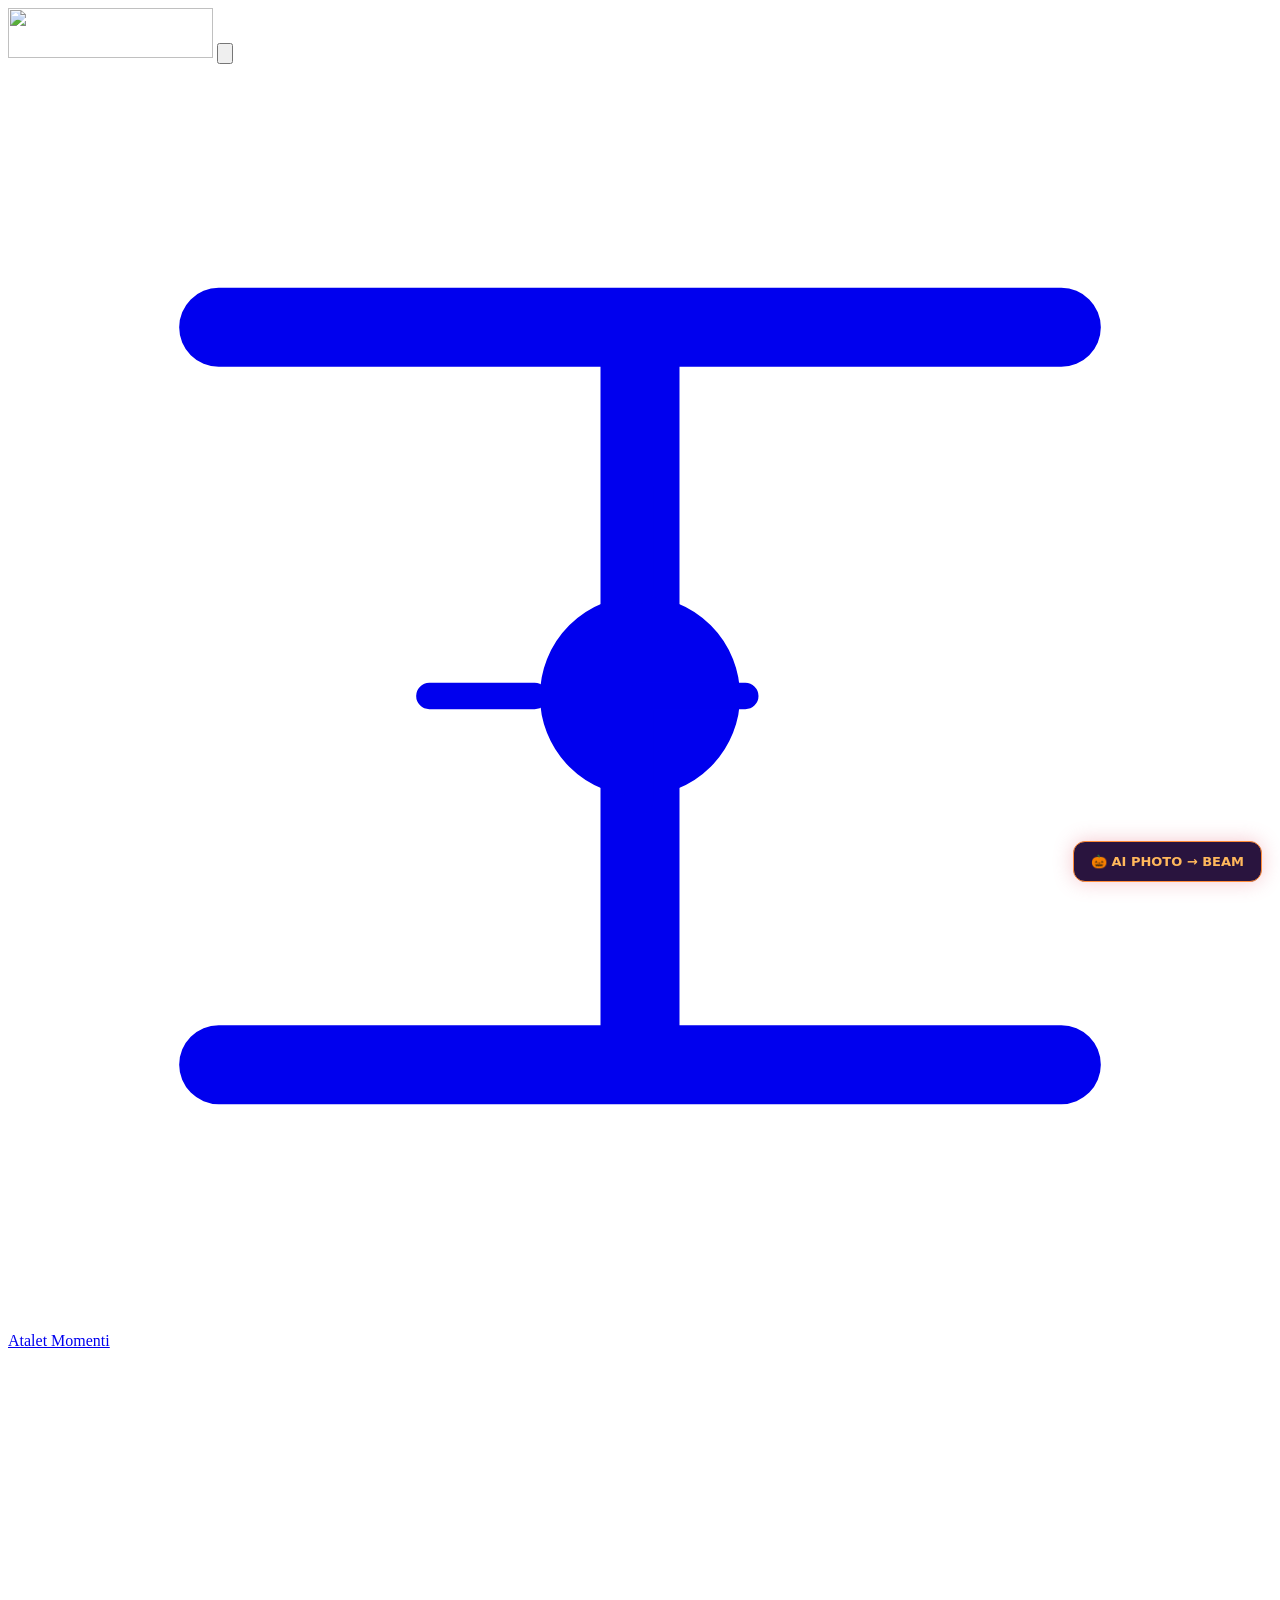
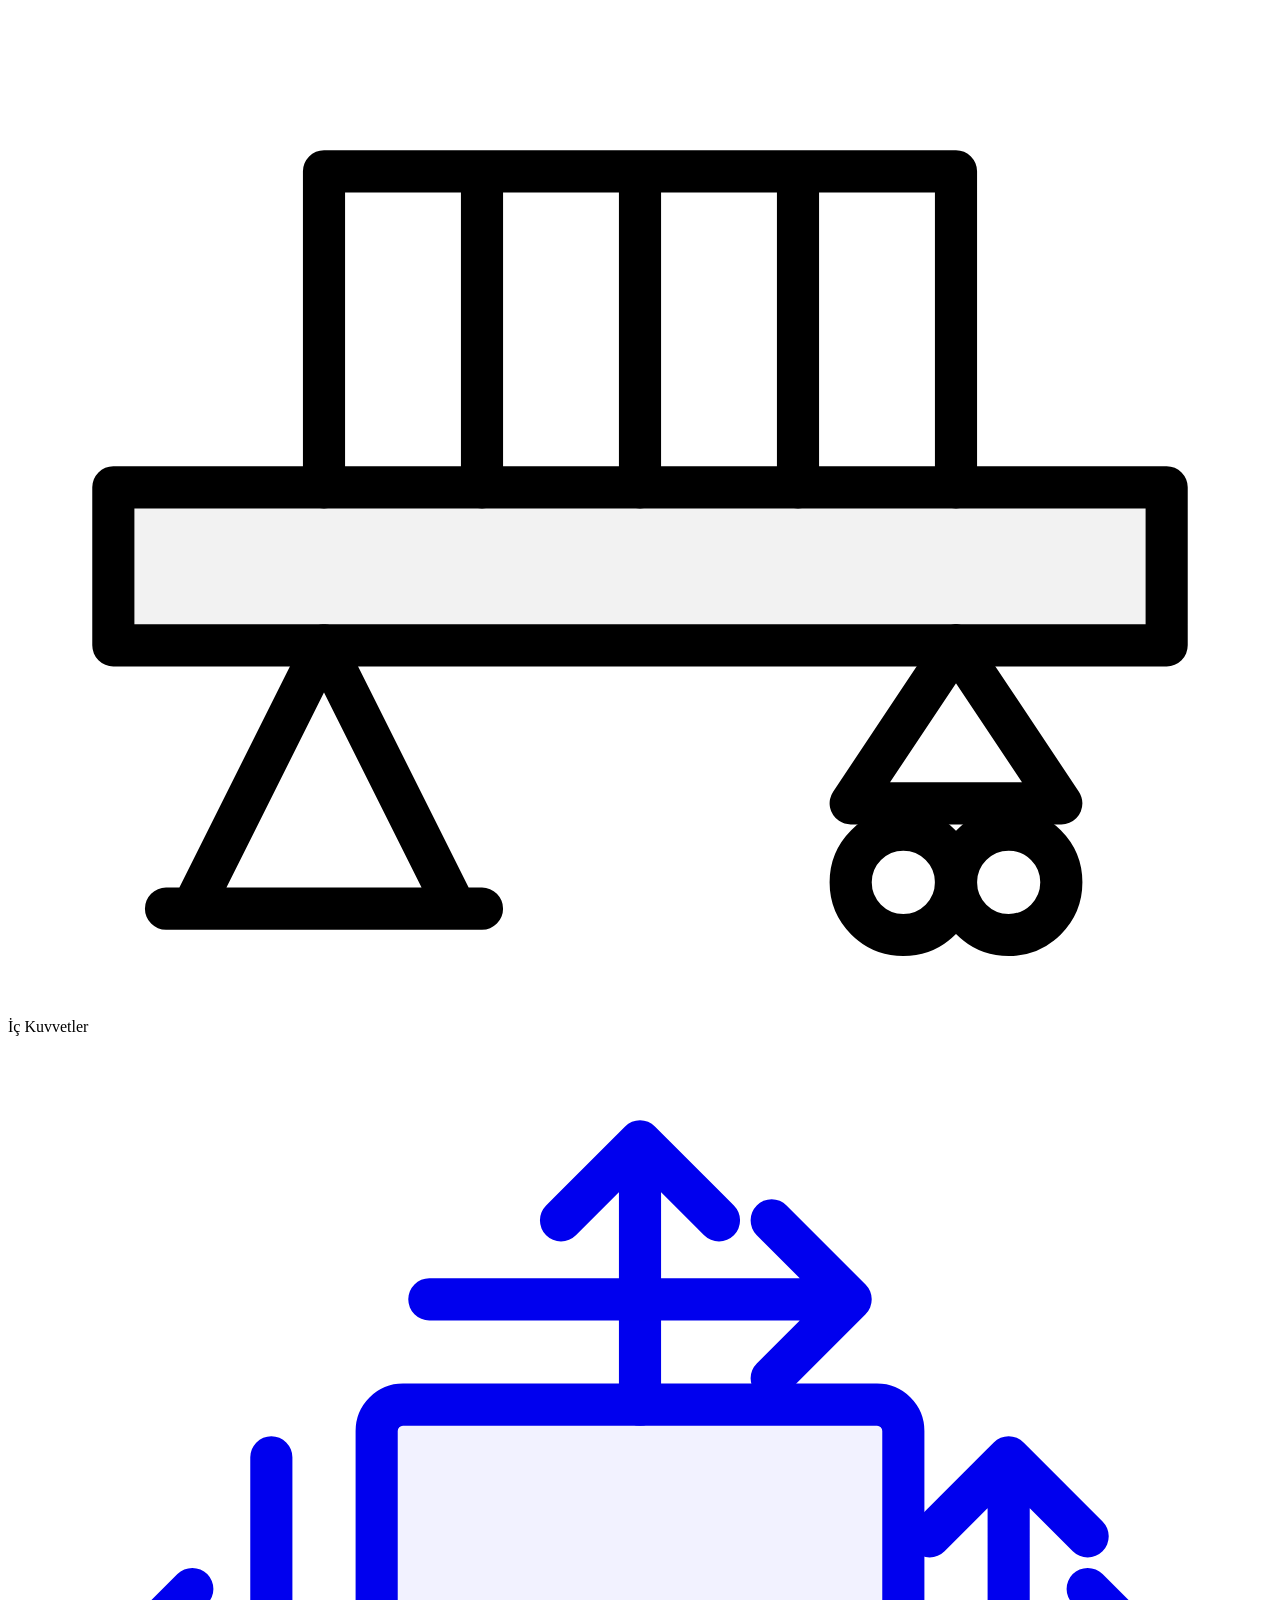
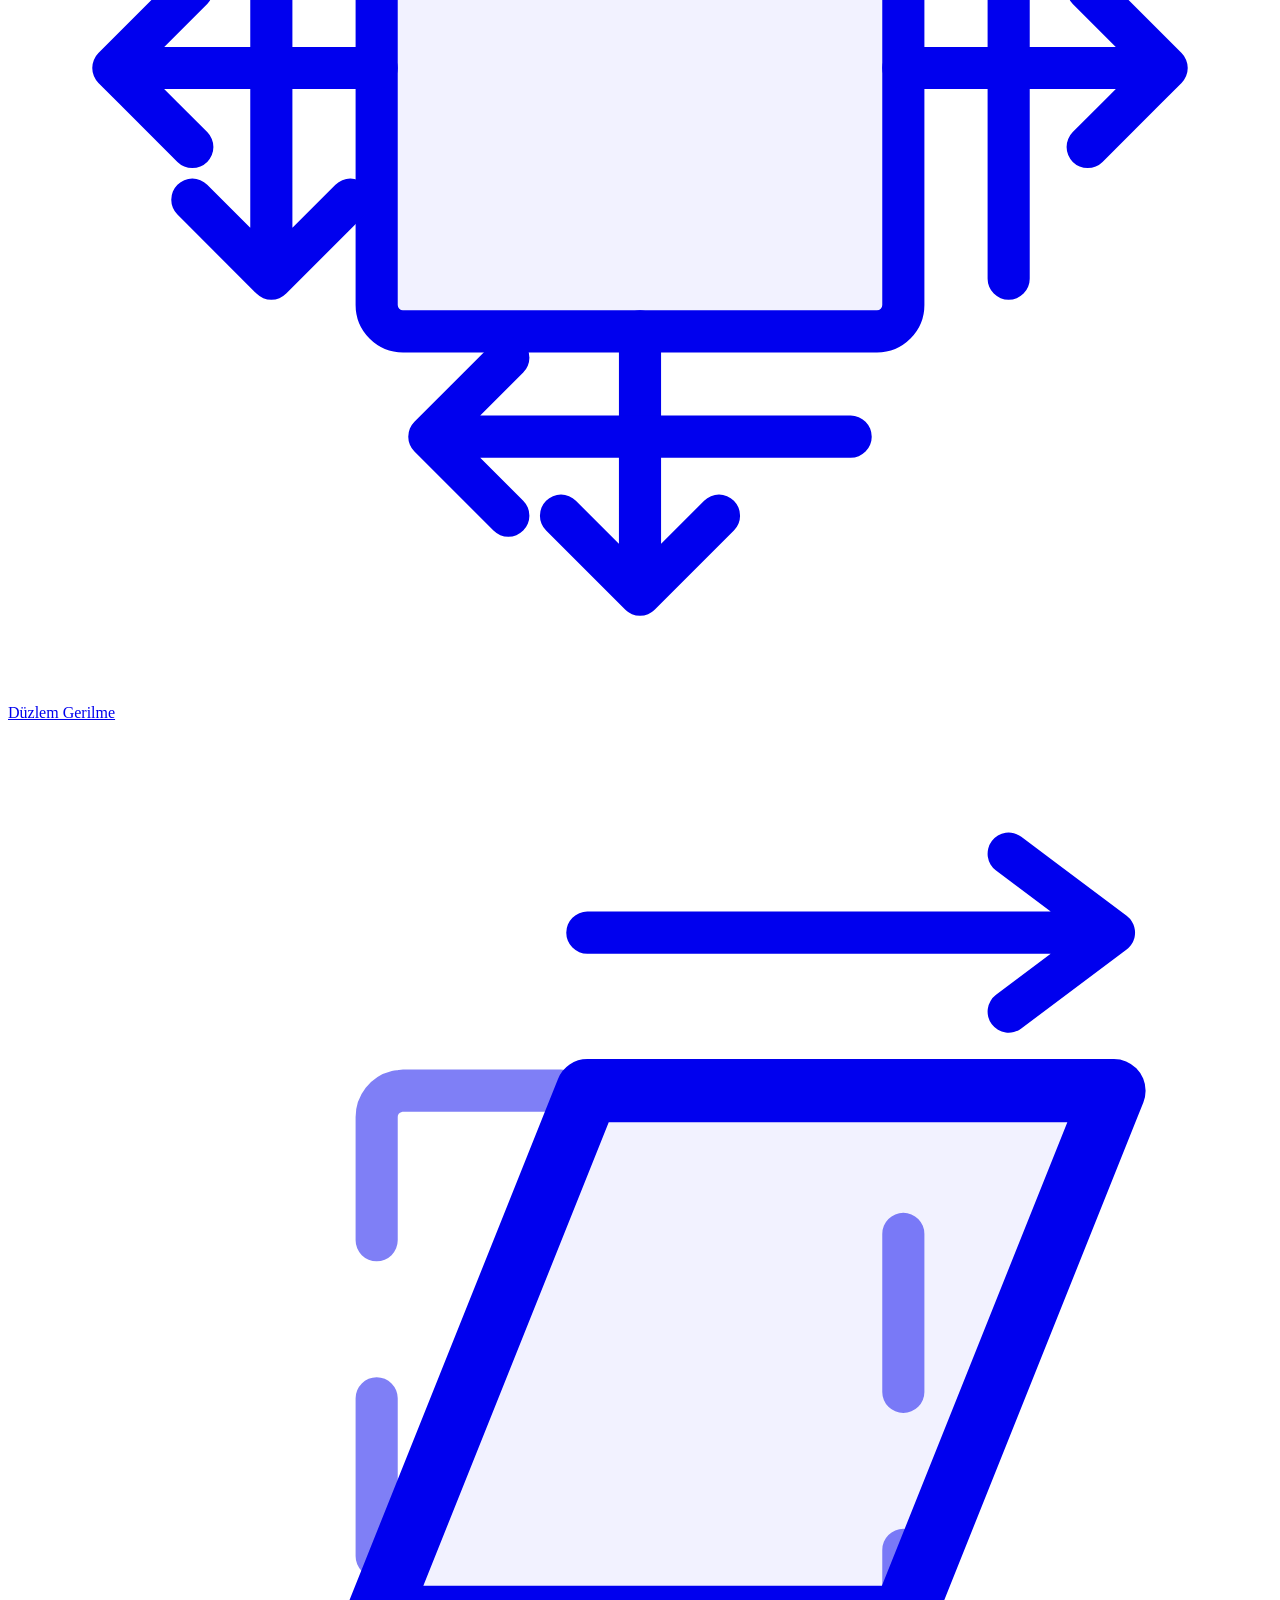
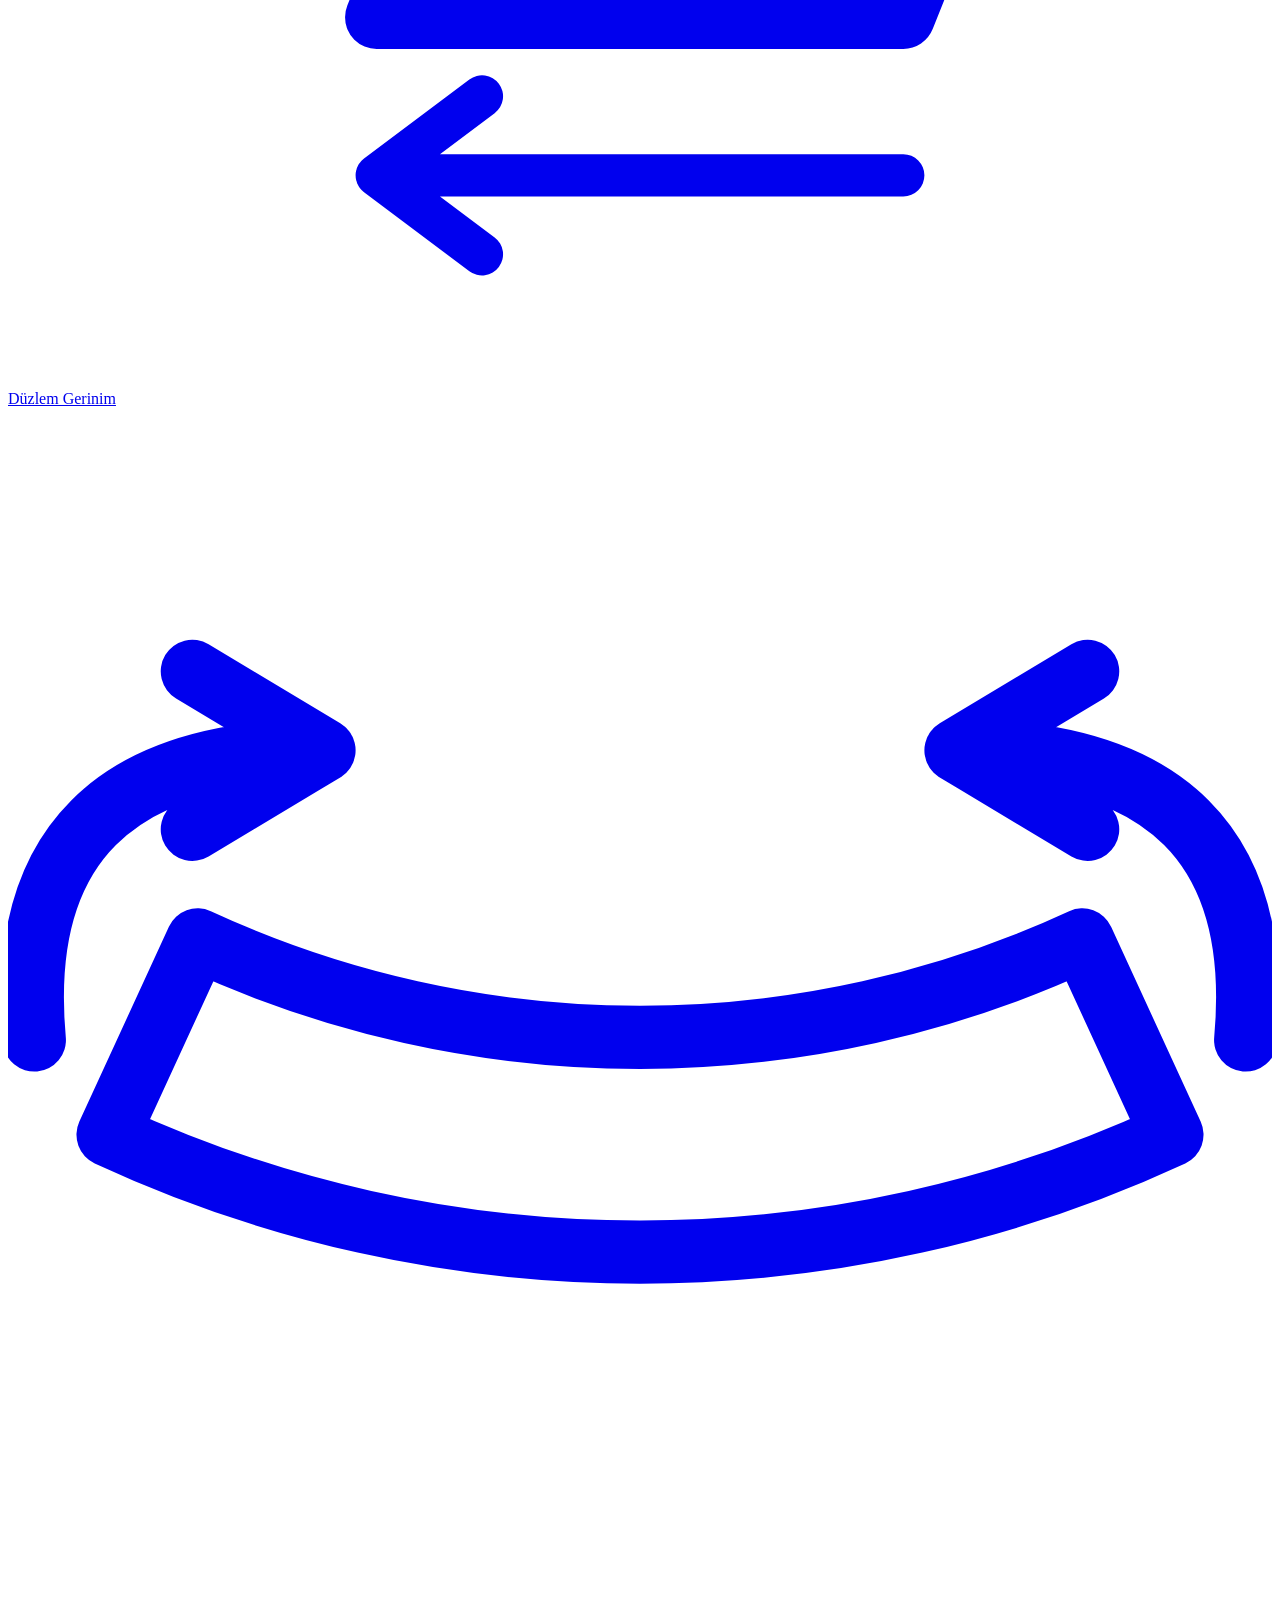
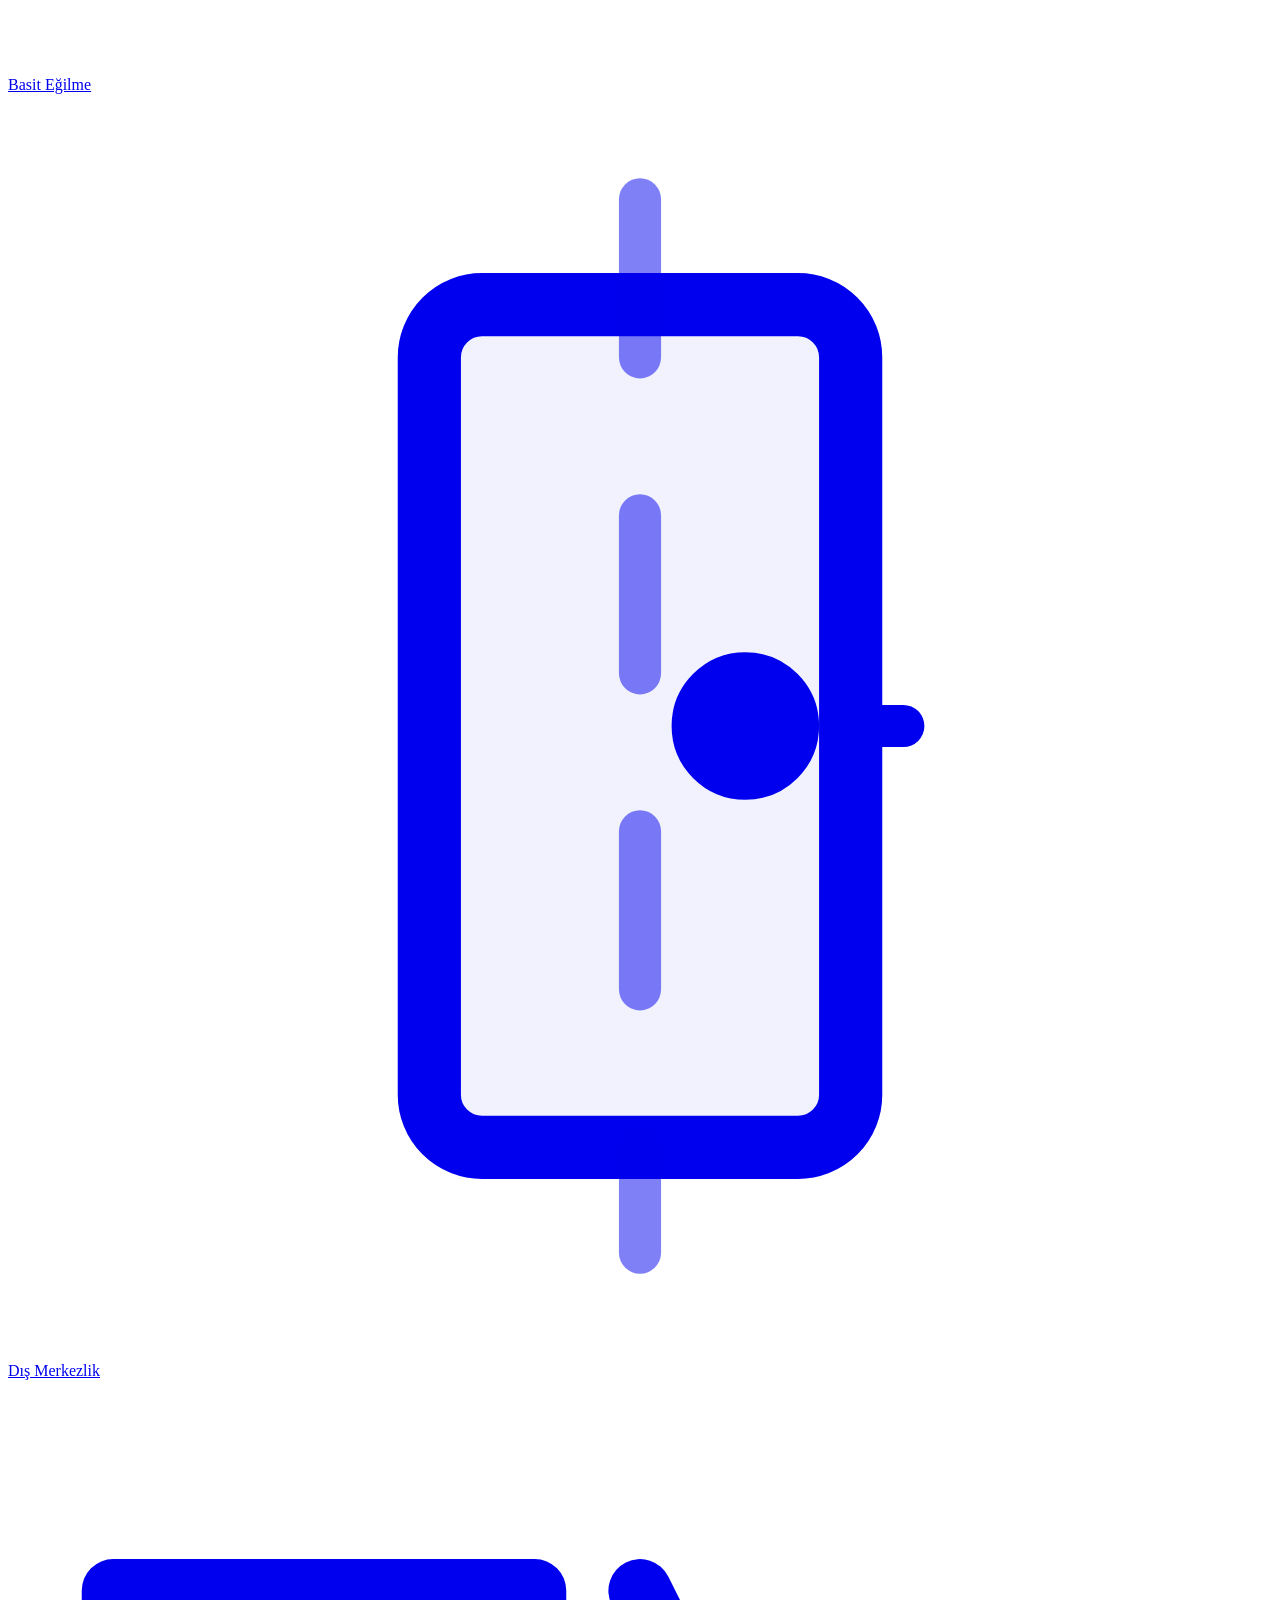
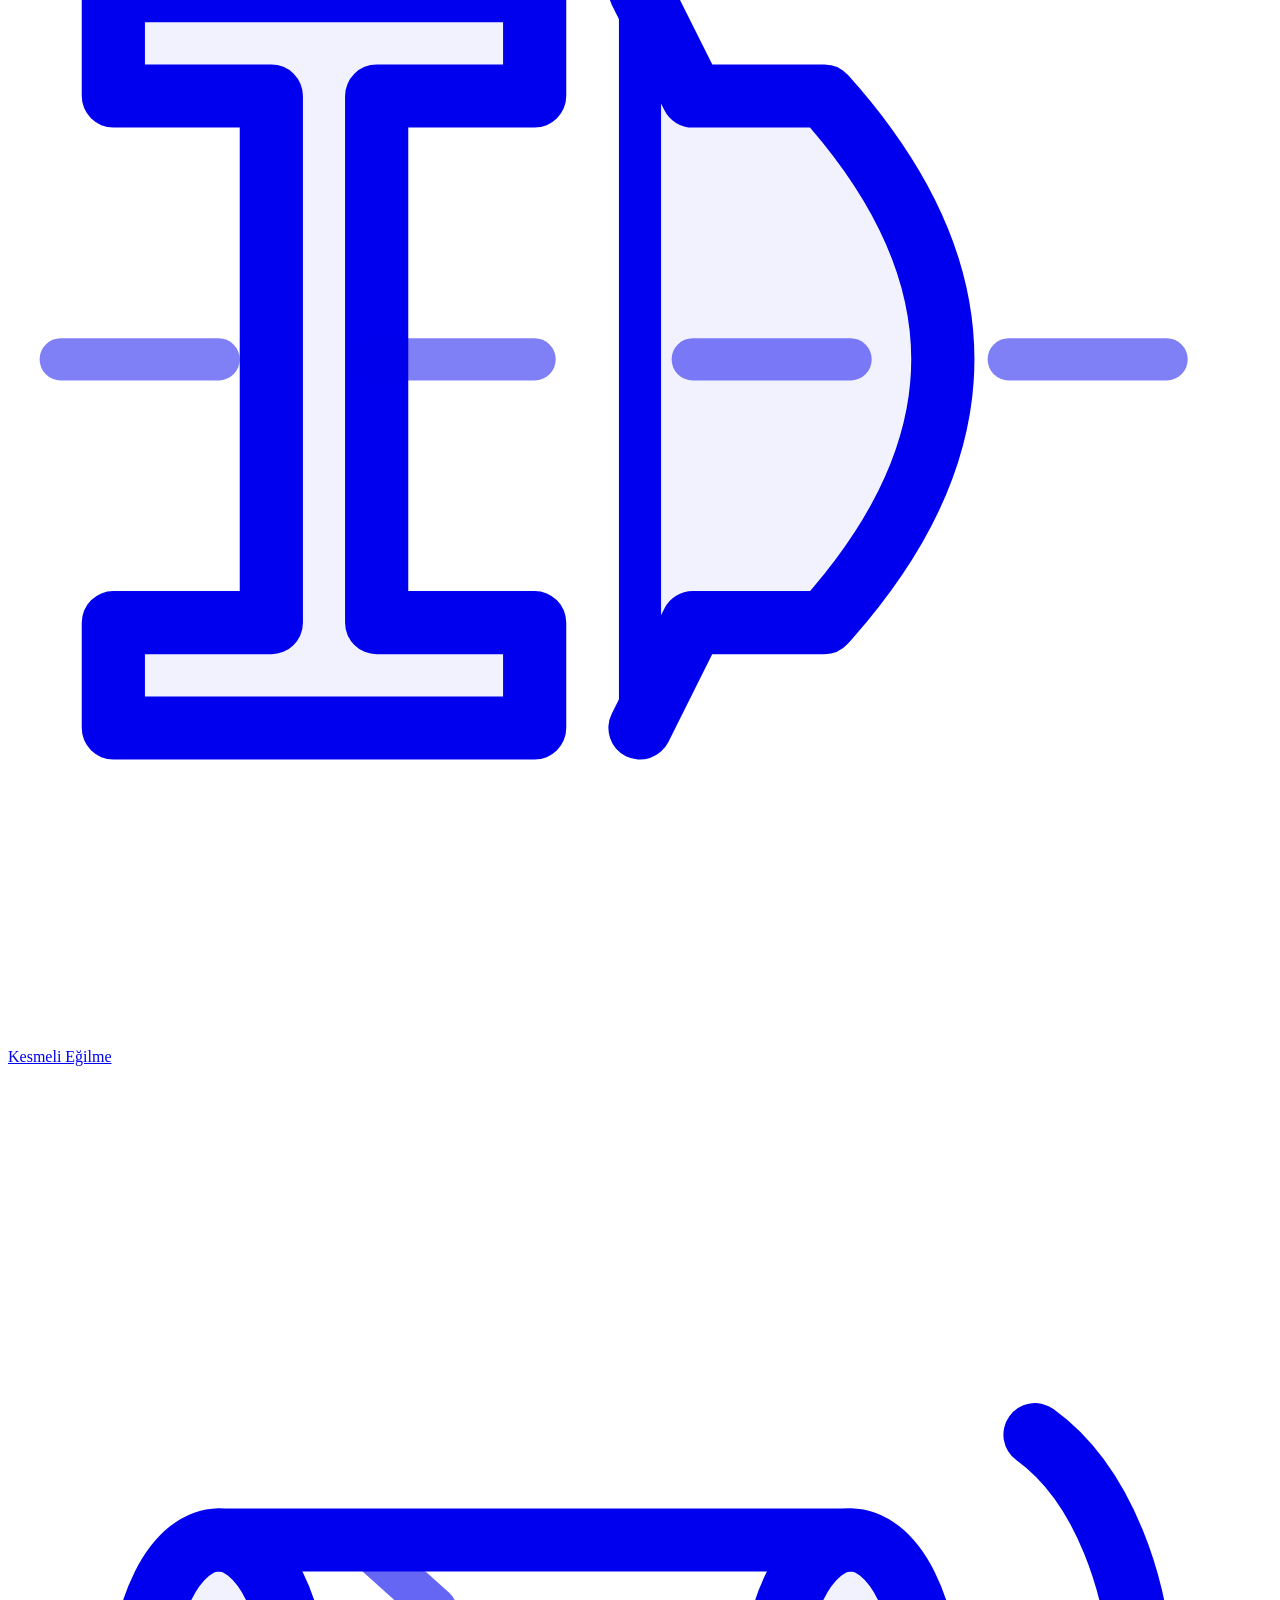
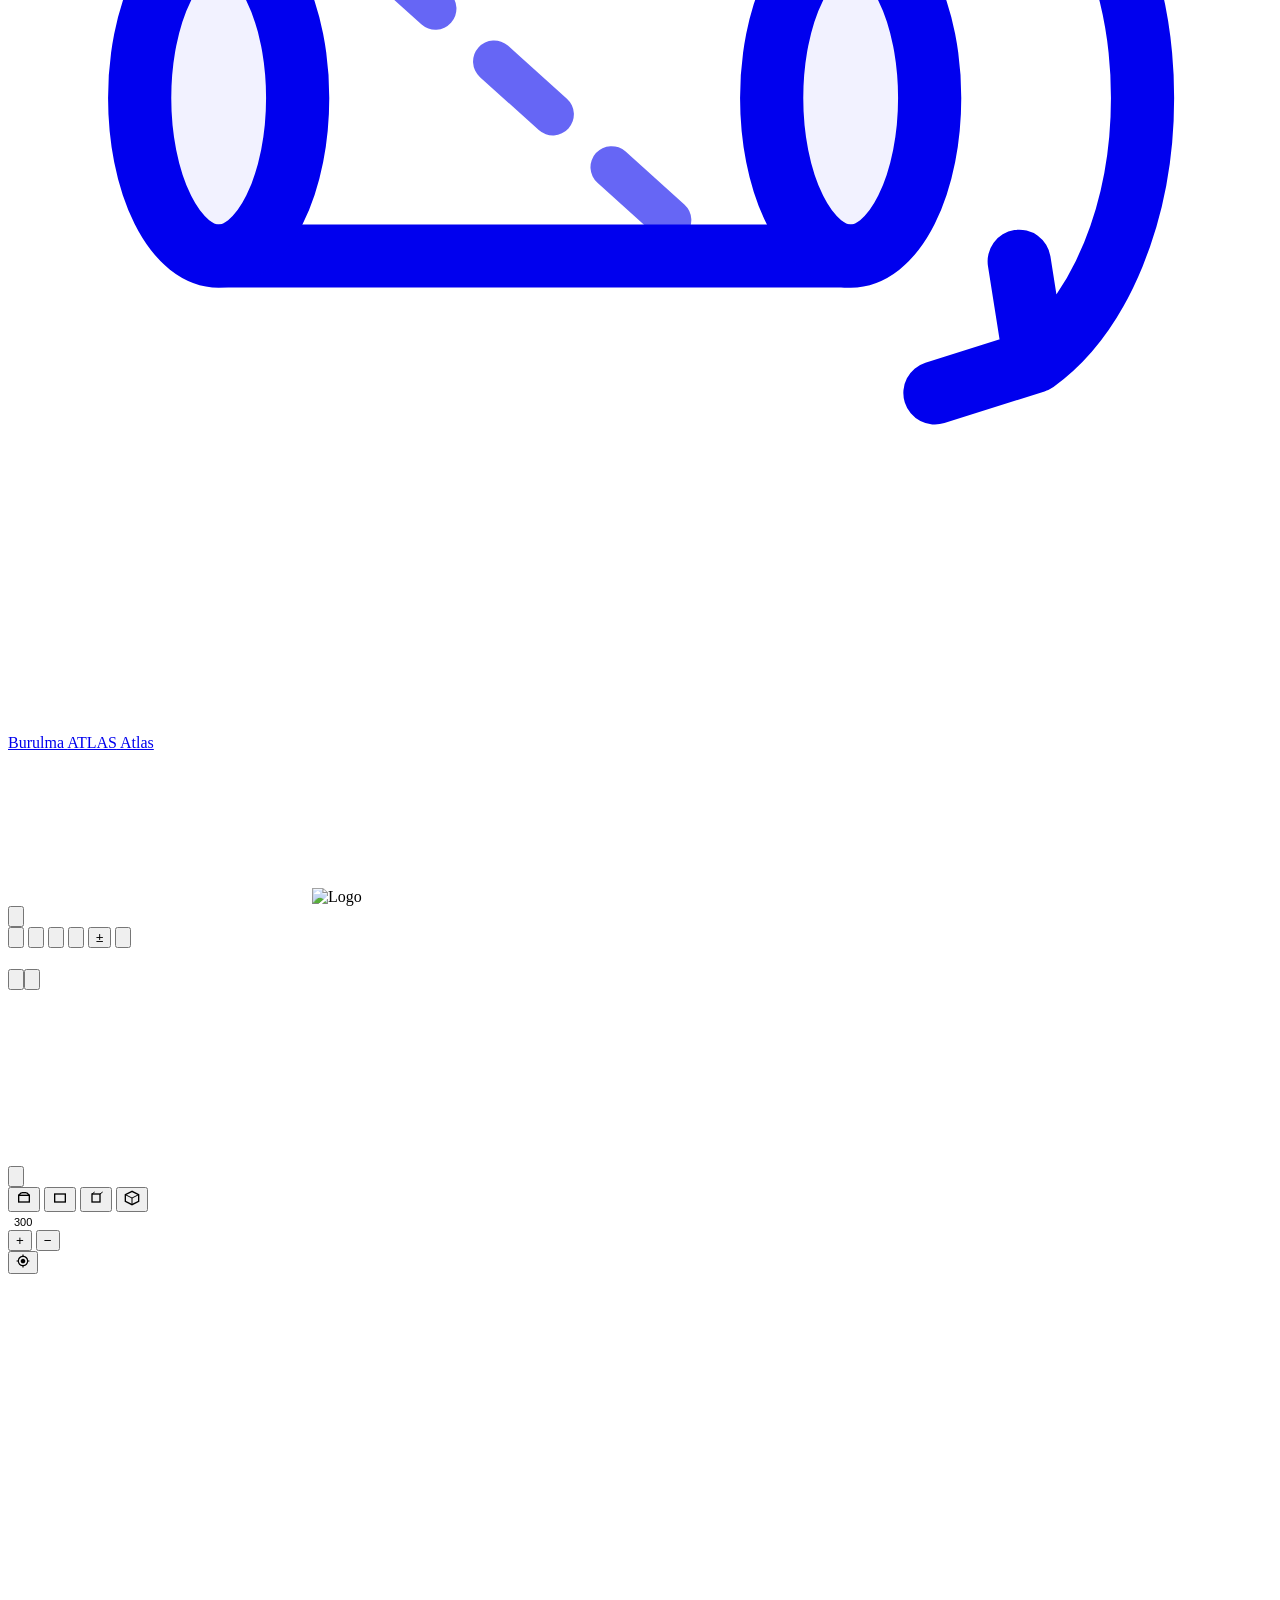
==== index.html @ 29a1684b "feat: add TrussVision AI-powered Halloween statics importer" ====
<!DOCTYPE html>
<!-- MIT License | Copyright (c) 2026 Rasim Temür | https://opensource.org/licenses/MIT -->
<html lang="tr">
<head>
<!-- Google tag (gtag.js) -->
<script async src="https://www.googletagmanager.com/gtag/js?id=G-72HVMM1696"></script>
<script>
  window.dataLayer = window.dataLayer || [];
  function gtag(){dataLayer.push(arguments);}
  gtag('js', new Date());

  gtag('config', 'G-72HVMM1696');
</script>
<meta charset="UTF-8">
<meta name="viewport" content="width=device-width, initial-scale=1.0">
<title>vetin | Doç. Dr. Rasim Temür</title>

<!-- PWA Meta Tags -->
<link rel="manifest" href="manifest.json">
<meta name="theme-color" content="#389fb6">
<link rel="apple-touch-icon" href="icon-192.png">
<meta name="apple-mobile-web-app-capable" content="yes">
<meta name="apple-mobile-web-app-status-bar-style" content="default">

<script>
  if ('serviceWorker' in navigator) {
    window.addEventListener('load', () => {
      navigator.serviceWorker.register('./sw.js')
        .then(reg => console.log('Service Worker registered.'))
        .catch(err => console.log('Service Worker registration failed: ', err));
    });
  }
</script>

<!-- 1. TÜM CSS DOSYALARI STATİK OLARAK YÜKLENİYOR -->
<link rel="stylesheet" href="common.css">
<link rel="stylesheet" href="desktop-layout.css">
<link rel="stylesheet" href="mobile-layout.css">
<link rel="stylesheet" href="controls-3d.css">

<!-- 3. parti kütüphaneler (çevrimdışı PWA desteği için yerelde barındırılır)
     Sürümler: Chart.js 4.4.9 · Three.js 0.145.0 -->
<script src="vendor/chart.umd.min.js"></script>
<script src="vendor/three.min.js"></script>
<script src="vendor/OrbitControls.js"></script>
</head>
<body class="fluent-theme">
<div id="drag-overlay" class="hidden" style="display: none;">
<div class="drag-overlay-content">
<svg viewBox="0 0 24 24"><path d="M19.35 10.04C18.67 6.59 15.64 4 12 4 9.11 4 6.6 5.64 5.35 8.04 2.34 8.36 0 10.91 0 14c0 3.31 2.69 6 6 6h13c2.76 0 5-2.24 5-5 0-2.64-2.05-4.78-4.65-4.96zM14 13v4h-4v-4H7l5-5 5 5h-3z"></path></svg>
<p data-i18n="dropModelHere">Model dosyasını buraya sürükleyin</p>
</div>
</div>

<header class="page-header2">
    <div class="logo-container">
        <a href="../"><img src="logo.svg" width="205" height="50"></a>
        <!-- vetin uygulamaları arası geçiş. Adresler mutlaktır: sayfa nereden açılırsa
             açılsın (yerel kopya, PWA) yayındaki uygulamalara gider. -->
        <button type="button" id="btnAppSwitcher" class="app-switcher-btn" data-i18n-title="appsMenu" title="vetin Uygulamaları" aria-haspopup="true" aria-expanded="false" aria-controls="appSwitcherMenu">
            <svg viewBox="0 0 24 24" aria-hidden="true">
                <rect x="4" y="4" width="4" height="4" rx="1"/><rect x="10" y="4" width="4" height="4" rx="1"/><rect x="16" y="4" width="4" height="4" rx="1"/>
                <rect x="4" y="10" width="4" height="4" rx="1"/><rect x="10" y="10" width="4" height="4" rx="1"/><rect x="16" y="10" width="4" height="4" rx="1"/>
                <rect x="4" y="16" width="4" height="4" rx="1"/><rect x="10" y="16" width="4" height="4" rx="1"/><rect x="16" y="16" width="4" height="4" rx="1"/>
            </svg>
        </button>
        <div id="appSwitcherMenu" class="app-switcher-menu" role="menu">
            <a href="https://www.rasimtemur.com/vetin/momentofinertia/" class="app-tile" role="menuitem">
                <svg viewBox="0 0 24 24" fill="none" stroke="currentColor" stroke-width="0.8" stroke-linecap="round" stroke-linejoin="round">
                    <path d="M 4 5 H 20 M 12 5 V 19 M 4 19 H 20" stroke-width="1.5"/>
                    <circle cx="12" cy="12" r="1.5" fill="currentColor"/>
                    <path d="M 8 12 H 16 M 12 8 V 16" stroke-width="0.5" stroke-dasharray="2 2"/>
                </svg>
                <span data-i18n="appMomentOfInertia">Atalet Momenti</span>
            </a>
            <!-- Bulunulan uygulama: bağlantı değil, yalnız işaret -->
            <span class="app-tile current" role="menuitem" aria-current="page">
                <svg viewBox="0 0 24 24" fill="none" stroke="currentColor" stroke-width="0.8" stroke-linecap="round" stroke-linejoin="round">
                    <rect x="2" y="14" width="20" height="3" fill="currentColor" fill-opacity="0.05"/>
                    <path d="M 6 17 L 3.5 22 H 8.5 L 6 17 M 3 22 L 9 22"/>
                    <path d="M 18 17 L 16 20 H 20 L 18 17"/>
                    <circle cx="17" cy="21.5" r="1"/><circle cx="19" cy="21.5" r="1"/>
                    <path d="M 6 8 H 18 M 6 8 V 14 M 9 8 V 14 M 12 8 V 14 M 15 8 V 14 M 18 8 V 14"/>
                </svg>
                <span data-i18n="appInternalForce">İç Kuvvetler</span>
            </span>
            <a href="https://www.rasimtemur.com/vetin/planestress/" class="app-tile" role="menuitem">
                <svg viewBox="0 0 24 24" fill="none" stroke="currentColor" stroke-width="0.8" stroke-linecap="round" stroke-linejoin="round">
                    <rect x="7" y="7" width="10" height="10" rx="0.5" fill="currentColor" fill-opacity="0.05"/>
                    <path d="M 12 7 V 2 M 12 17 V 22 M 10.5 3.5 L 12 2 L 13.5 3.5 M 10.5 20.5 L 12 22 L 13.5 20.5"/>
                    <path d="M 17 12 H 22 M 7 12 H 2 M 20.5 10.5 L 22 12 L 20.5 13.5 M 3.5 10.5 L 2 12 L 3.5 13.5"/>
                    <path d="M 8 5 H 16 M 14.5 3.5 L 16 5 L 14.5 6.5 M 19 16 V 8 M 20.5 9.5 L 19 8 L 17.5 9.5"/>
                    <path d="M 16 19 H 8 M 9.5 20.5 L 8 19 L 9.5 17.5 M 5 8 V 16 M 3.5 14.5 L 5 16 L 6.5 14.5"/>
                </svg>
                <span data-i18n="appPlaneStress">Düzlem Gerilme</span>
            </a>
            <a href="https://www.rasimtemur.com/vetin/planestrain/" class="app-tile" role="menuitem">
                <svg viewBox="0 0 24 24" fill="none" stroke="currentColor" stroke-width="0.8" stroke-linecap="round" stroke-linejoin="round">
                    <rect x="7" y="7" width="10" height="10" rx="0.5" stroke-dasharray="3 3" stroke-opacity="0.5"/>
                    <path d="M 7 17 L 11 7 L 21 7 L 17 17 Z" stroke-width="1.2" fill="currentColor" fill-opacity="0.05"/>
                    <path d="M 11 4 H 21 M 19 2.5 L 21 4 L 19 5.5"/>
                    <path d="M 17 20 H 7 M 9 18.5 L 7 20 L 9 21.5"/>
                </svg>
                <span data-i18n="appPlaneStrain">Düzlem Gerinim</span>
            </a>
            <a href="https://www.rasimtemur.com/vetin/bending/" class="app-tile" role="menuitem">
                <svg viewBox="0 0 24 24" fill="none" stroke="currentColor" stroke-width="0.8" stroke-linecap="round" stroke-linejoin="round">
                    <path d="M 3.6 10.1 A 20 20 0 0 0 20.4 10.1 L 22.1 13.8 A 24 24 0 0 1 1.9 13.8 Z" stroke-width="1.2"/>
                    <path d="M 0.5 12 Q 0 6.5 6 6.5 M 3.5 5 L 6 6.5 L 3.5 8" stroke-width="1.2"/>
                    <path d="M 23.5 12 Q 24 6.5 18 6.5 M 20.5 5 L 18 6.5 L 20.5 8" stroke-width="1.2"/>
                </svg>
                <span data-i18n="appBending">Basit Eğilme</span>
            </a>
            <a href="https://www.rasimtemur.com/vetin/eccentricity/" class="app-tile" role="menuitem">
                <svg viewBox="0 0 24 24" fill="none" stroke="currentColor" stroke-width="0.8" stroke-linecap="round" stroke-linejoin="round">
                    <rect x="8" y="4" width="8" height="16" rx="1" stroke-width="1.2" fill="currentColor" fill-opacity="0.05"/>
                    <path d="M 12 2 V 22" stroke-dasharray="3 3" stroke-opacity="0.5"/>
                    <circle cx="14" cy="12" r="1" fill="currentColor"/>
                    <path d="M 14 12 L 18 12" stroke-dasharray="1 1"/>
                </svg>
                <span data-i18n="appEccentricity">Dış Merkezlik</span>
            </a>
            <a href="https://www.rasimtemur.com/vetin/shear/" class="app-tile" role="menuitem">
                <svg viewBox="0 0 24 24" fill="none" stroke="currentColor" stroke-width="0.8" stroke-linecap="round" stroke-linejoin="round">
                    <path d="M 2 4 H 10 V 6 H 7 V 16 H 10 V 18 H 2 V 16 H 5 V 6 H 2 Z" stroke-width="1.2" fill="currentColor" fill-opacity="0.05"/>
                    <path d="M 1 11 H 22" stroke-dasharray="3 3" stroke-opacity="0.5"/>
                    <path d="M 12 4 L 13 6 L 15.5 6 Q 20 11 15.5 16 L 13 16 L 12 18" stroke-width="1.2" fill="currentColor" fill-opacity="0.05"/>
                    <path d="M 12 4 V 18"/>
                </svg>
                <span data-i18n="appShear">Kesmeli Eğilme</span>
            </a>
            <a href="https://www.rasimtemur.com/vetin/torsion/" class="app-tile" role="menuitem">
                <svg viewBox="0 0 24 24" fill="none" stroke="currentColor" stroke-width="0.8" stroke-linecap="round" stroke-linejoin="round">
                    <path d="M 4 9 H 16 M 4 15 H 16" stroke-width="1.2"/>
                    <ellipse cx="4" cy="12" rx="1.5" ry="3" stroke-width="1.2" fill="currentColor" fill-opacity="0.05"/>
                    <ellipse cx="16" cy="12" rx="1.5" ry="3" stroke-width="1.2" fill="currentColor" fill-opacity="0.05"/>
                    <path d="M 7 9.3 Q 10 12 13 14.7" stroke-dasharray="1.5 1.5" stroke-opacity="0.6"/>
                    <path d="M 19.5 7 A 3.5 5.5 0 0 1 19.5 17 M 17.6 17.6 L 19.5 17 L 19.2 15.1" stroke-width="1.2"/>
                </svg>
                <span data-i18n="appTorsion">Burulma</span>
            </a>
            <a href="https://www.rasimtemur.com/vetin/atlas/" class="app-tile" role="menuitem">
                <span class="app-tile-wordmark">ATLAS</span>
                <span>Atlas</span>
            </a>
        </div>
    </div>
</header>

<div class="app-wrapper">
    <!-- İçerik buildInitialHTML() (localization.js) tarafından üretilir.
         Tek doğruluk kaynağı JS şablonudur; burada kopya tutulmaz. -->
    <div class="toolbar"></div>
    <div class="main-content">
        <div id="canvas-wrapper">
            <div id="modeling-area-title" data-i18n="structuralModel"></div>
            <!-- Statik belirlilik durumu: rozet + tıklayınca açılan ayrıntı (learning-panel.js/updateSystemStatus) -->
            <div id="system-status" class="system-status hidden"></div>
            <canvas id="drawingCanvas" role="img" aria-label="Structural model"></canvas>
            <img src="logo.svg" id="fullscreen-logo" alt="Logo">
            
            <!-- YENİ EKLENEN İPUCU KUTUSU -->
            <div id="hint-box" class="hint-box hidden" role="status" aria-live="polite"></div>
            

            <!-- Tam ekranda modelin altında gösterilecek çizimlerin seçimi (fullscreen-panels.js) -->
            <button id="fs-panels-btn" class="canvas-overlay-btn" data-i18n-title="fullscreenPanelsTitle" aria-haspopup="true" aria-expanded="false"><svg viewBox="0 0 24 24"><rect x="3.5" y="4" width="17" height="16" rx="1.5" fill="none" stroke="currentColor" stroke-width="1.8"/><path d="M3.5 13h17M8 16.5h8" fill="none" stroke="currentColor" stroke-width="1.8" stroke-linecap="round"/></svg></button>
            <div id="fs-panels-menu" class="fs-panels-menu" role="menu"></div>
            <!-- Tam ekranda üst menüyü (araç çubuğu) gizle/göster (fullscreen-panels.js) -->
            <button id="fs-toolbar-btn" class="canvas-overlay-btn" data-i18n-title="hideToolbar" aria-pressed="false"><svg class="icon-toolbar-hide" viewBox="0 0 24 24"><path d="M4 5h16" fill="none" stroke="currentColor" stroke-width="1.8" stroke-linecap="round"/><path d="M7 15l5-5 5 5" fill="none" stroke="currentColor" stroke-width="1.8" stroke-linecap="round" stroke-linejoin="round"/></svg><svg class="icon-toolbar-show" viewBox="0 0 24 24"><path d="M4 5h16" fill="none" stroke="currentColor" stroke-width="1.8" stroke-linecap="round"/><path d="M7 10l5 5 5-5" fill="none" stroke="currentColor" stroke-width="1.8" stroke-linecap="round" stroke-linejoin="round"/></svg></button>
            <button id="cut-btn" class="canvas-overlay-btn" data-i18n-title="cutMethodTitle"><svg viewBox="0 0 24 24"><path stroke="currentColor" stroke-width="2.5" stroke-linecap="round" fill="none" d="M12 2v3.5M12 8.5v3.5M12 15v3.5M12 21.5v.5"/></svg></button>
            <button id="download-model-btn" class="canvas-overlay-btn download-btn" data-i18n-title="downloadModelTitle"><svg viewBox="0 0 24 24"><path fill="currentColor" d="M19 9h-4V3H9v6H5l7 7 7-7zM5 18v2h14v-2H5z"></path></svg></button>
            <button id="center-btn" class="canvas-overlay-btn" data-i18n-title="centerViewTitle"><svg viewBox="0 0 24 24"><path d="M5 15H3v4c0 1.1.9 2 2 2h4v-2H5v-4zM5 5h4V3H5c-1.1 0-2 .9-2 2v4h2V5zm14-2h-4v2h4v4h2V5c0-1.1-.9-2-2-2zm0 16h-4v2h4c1.1 0 2-.9 2-2v-4h-2v4zM12 9c-1.66 0-3 1.34-3 3s1.34 3 3 3 3-1.34 3-3-1.34-3-3-3z"/></svg></button>
            <button id="sign-btn" class="canvas-overlay-btn sign-overlay-btn" data-i18n-title="signConventionTitle" aria-label="±">±</button>
            <button id="fullscreen-btn" class="canvas-overlay-btn" data-i18n-title="fullscreenTitle"><svg class="icon-expand" viewBox="0 0 24 24"><path d="M15 3h6v6l-2-2-4 4-2-2 4-4-2-2zM9 21H3v-6l2 2 4-4 2 2-4 4 2 2z"></path></svg><svg class="icon-shrink" viewBox="0 0 24 24" style="display: none;"><path d="m 20 2 M 10 14 L 4 14 L 6 16 L 2 20 L 4 22 L 8 18 L 10 20 L 10 14 M 14 10 L 20 10 L 18 8 L 22 4 L 20 2 L 16 6 L 14 4 L 14 10"></path></svg></button>
        </div>
        <!-- İçerik buildInitialHTML() tarafından üretilir -->
        <div id="all-diagrams-container" class="hidden"></div>
        <div id="elastic-curve-diagram-wrapper" class="diagram-container hidden"><h4 data-i18n="elasticCurveDiagram"></h4><button id="download-ecd-btn" class="download-btn" data-i18n-title="downloadDiagram"><svg viewBox="0 0 24 24"><path fill="currentColor" d="M19 9h-4V3H9v6H5l7 7 7-7zM5 18v2h14v-2H5z"></path></svg></button><button class="toggle-button" data-i18n-title="show"><svg viewBox="0 0 24 24"><path d="M12 4.5C7 4.5 2.73 7.61 1 12c1.73 4.39 6 7.5 11 7.5s9.27-3.11 11-7.5C21.27 7.61 17 4.5 12 4.5zm0 13c-3.31 0-6-2.69-6-6s2.69-6 6-6 6 2.69 6 6-2.69 6-6 6zm0-10c-2.21 0-4 1.79-4 4s1.79 4 4 4 4-1.79 4-4-1.79-4-4-4z"></path></svg></button><div class="content-wrapper hidden"><div class="diagram-wrapper"><canvas id="elasticCurveDiagram"></canvas></div></div></div>
        <div id="elastic-curve-3d-wrapper" class="diagram-container hidden">
            <h4 data-i18n="elasticCurve3D"></h4>
            <button class="toggle-button" data-i18n-title="show"><svg viewBox="0 0 24 24"><path d="M12 4.5C7 4.5 2.73 7.61 1 12c1.73 4.39 6 7.5 11 7.5s9.27-3.11 11-7.5C21.27 7.61 17 4.5 12 4.5zm0 13c-3.31 0-6-2.69-6-6s2.69-6 6-6 6 2.69 6 6-2.69 6-6 6zm0-10c-2.21 0-4 1.79-4 4s1.79 4 4 4 4-1.79 4-4-1.79-4-4-4z"></path></svg></button>
            <div class="content-wrapper hidden" style="position: relative;">
                <div class="controls-3d">
                    <div class="view-presets">
                        <button class="preset-btn" id="btn3DTop"><svg viewBox="0 0 24 24" width="16" height="16"><rect x="4" y="8" width="16" height="10" fill="none" stroke="currentColor" stroke-width="2" /><line x1="4" y1="8" x2="8" y2="4" stroke="currentColor" stroke-width="2" /><line x1="20" y1="8" x2="16" y2="4" stroke="currentColor" stroke-width="2" /><line x1="8" y1="4" x2="16" y2="4" stroke="currentColor" stroke-width="2" /></svg></button>
                        <button class="preset-btn" id="btn3DFront"><svg viewBox="0 0 24 24" width="16" height="16"><rect x="4" y="6" width="16" height="12" fill="none" stroke="currentColor" stroke-width="2" /></svg></button>
                        <button class="preset-btn" id="btn3DSide"><svg viewBox="0 0 24 24" width="16" height="16"><rect x="6" y="6" width="12" height="12" fill="none" stroke="currentColor" stroke-width="2" /><line x1="6" y1="6" x2="10" y2="3" stroke="currentColor" stroke-width="1.5" /><line x1="18" y1="6" x2="22" y2="3" stroke="currentColor" stroke-width="1.5" /></svg></button>
                        <button class="preset-btn active" id="btn3DISO"><svg viewBox="0 0 24 24" width="16" height="16"><path d="M12 2L2 7v10l10 5 10-5V7L12 2z" fill="none" stroke="currentColor" stroke-width="2" /><path d="M12 22V12M2 7l10 5 10-5" fill="none" stroke="currentColor" stroke-width="1.5" /></svg></button>
                    </div>
                    <div class="scale-control-3d">
                        <span style="font-size:11px; color:var(--fluent-neutral-foreground-hint); margin-right:4px;" data-i18n="displacementScale"></span>
                        <input type="number" id="scale3DInput" value="300" step="10" style="width: 40px; font-size: 11px; border: 1px solid var(--fluent-stroke-color-default); border-radius: 3px; padding: 2px;">
                    </div>
                    <div class="zoom-controls-3d">
                        <div class="zoom-row">
                            <button class="zoom-btn-3d" id="btn3DZoomIn" data-i18n-title="zoomIn">+</button>
                            <button class="zoom-btn-3d" id="btn3DZoomOut" data-i18n-title="zoomOut">−</button>
                        </div>
                        <div class="zoom-row">
                            <button class="zoom-btn-3d" id="btn3DFitAll" data-i18n-title="fitToScreen"><svg viewBox="0 0 24 24" width="14" height="14"><path d="M12 8c-2.21 0-4 1.79-4 4s1.79 4 4 4 4-1.79 4-4-1.79-4-4-4zm8.94 3A8.994 8.994 0 0013 3.06V1h-2v2.06A8.994 8.994 0 003.06 11H1v2h2.06A8.994 8.994 0 0011 20.94V23h2v-2.06A8.994 8.994 0 0020.94 13H23v-2h-2.06zM12 19c-3.87 0-7-3.13-7-7s3.13-7 7-7 7 3.13 7 7-3.13 7-7 7z" fill="currentColor"/></svg></button>
                        </div>
                    </div>
                </div>
                <div id="elasticCurve3DCanvas" style="width: 100%; height: 400px;"></div>
            </div>
        </div>
        <!-- Öğrenme paneli: sonuçlar, adım adım çözüm, bölge ifadeleri, alıştırma (learning-panel.js) -->
        <div id="learning-panel" class="diagram-container hidden"></div>
        <!-- İçerik buildInitialHTML() tarafından üretilir -->
        <div id="data-tables-container" class="hidden"></div>
    </div>
</div>

<!-- İçerik buildInitialHTML() (localization.js) tarafından üretilir -->
<footer class="page-footer"></footer>

<!-- 2. TÜM JAVASCRIPT DOSYALARI STATİK OLARAK YÜKLENİYOR -->
<script src="translations.js" defer></script>
<script src="translations-learning.js" defer></script>
<script src="translations-i18n.js" defer></script>
<script src="localization.js" defer></script>
<script src="setup.js" defer></script>
<script src="model.js" defer></script>
<script src="draw-structure.js" defer></script>
<script src="draw-loads.js" defer></script>
<script src="draw-utilities.js" defer></script>
<script src="solver.js" defer></script>
<script src="calculations.js" defer></script>
<script src="ui-handler.js" defer></script>
<script src="learning-panel.js" defer></script>
<script src="solution-steps.js" defer></script>
<script src="practice.js" defer></script>
<script src="cut-method.js" defer></script>
<script src="fullscreen-panels.js" defer></script>
<script src="download.js" defer></script>
<script src="app.js" defer></script>
<script src="actions.js" defer></script>
<script src="load-dialog.js" defer></script>
<script src="desktop-events.js" defer></script>
<script src="mobile-events.js" defer></script>
<script src="elastic-3d.js" defer></script>
<script src="models/models-data.js" defer></script>
<script src="models-gallery.js" defer></script>

<!-- 3. UYGULAMAYI BAŞLATAN ANA SCRIPT -->
<script src="main.js" defer></script>
  <script src="vetin-ai-bridge.js" defer></script>
</body>
</html>
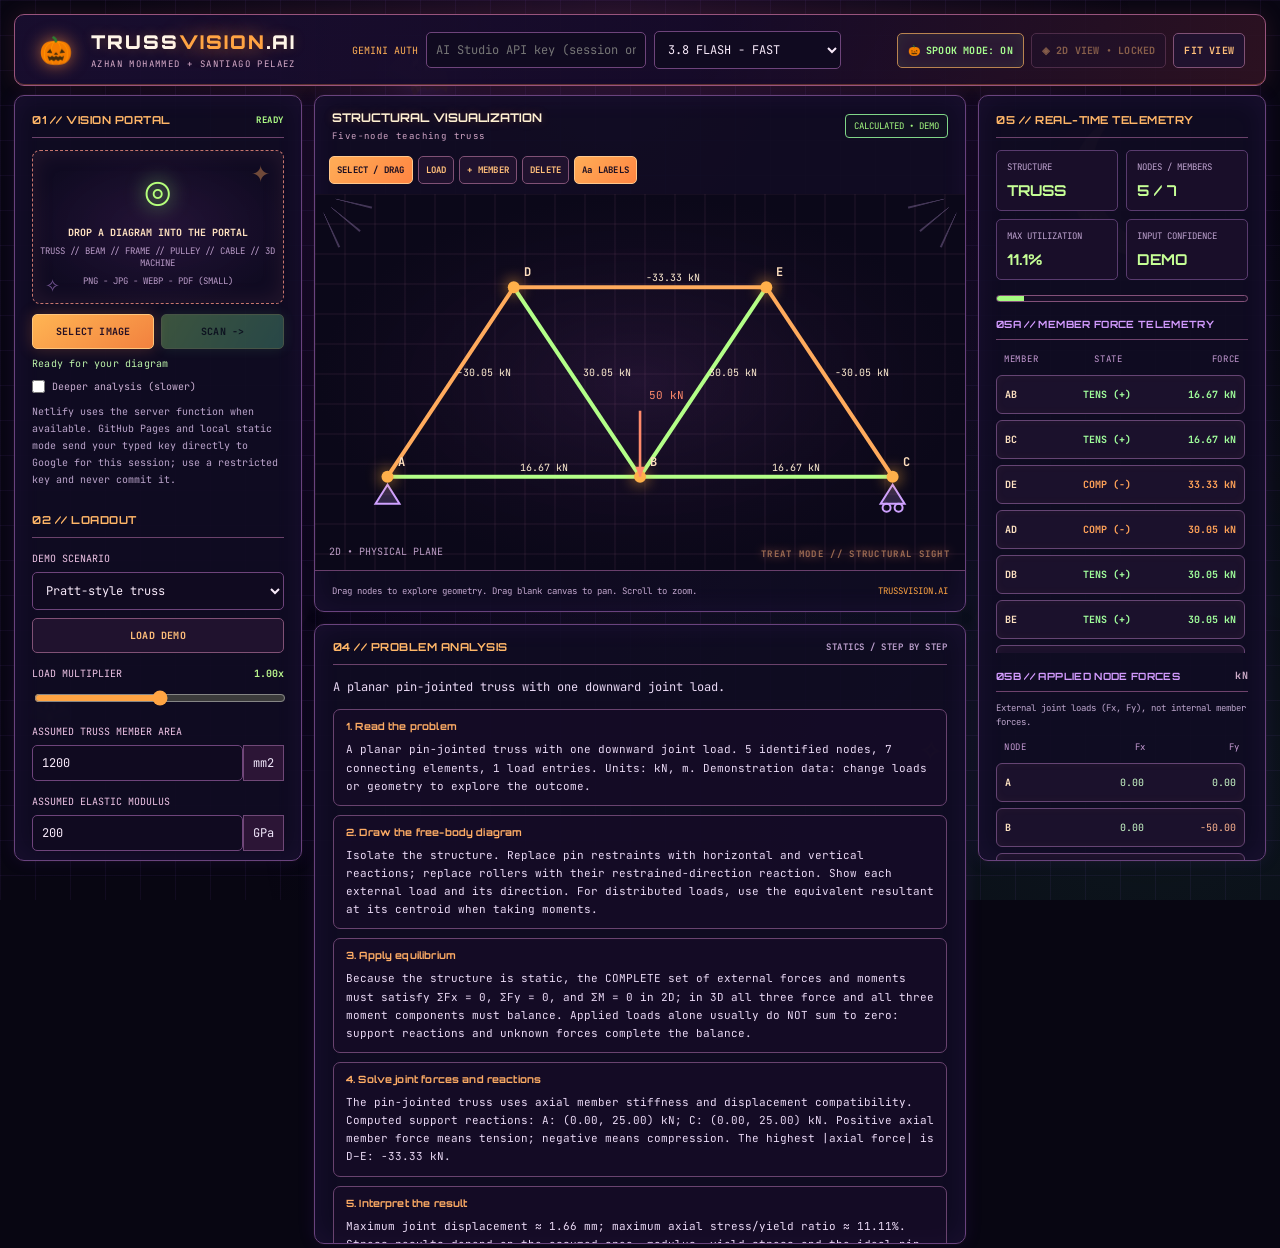
==== commit 338db34b: "refactor: make TrussVision the public app" ====
--- a/index.html
+++ b/index.html
@@ -1,250 +1,28 @@
-<!DOCTYPE html>
-<!-- MIT License | Copyright (c) 2026 Rasim Temür | https://opensource.org/licenses/MIT -->
-<html lang="tr">
+<!doctype html>
+<html lang="en">
 <head>
-<!-- Google tag (gtag.js) -->
-<script async src="https://www.googletagmanager.com/gtag/js?id=G-72HVMM1696"></script>
-<script>
-  window.dataLayer = window.dataLayer || [];
-  function gtag(){dataLayer.push(arguments);}
-  gtag('js', new Date());
-
-  gtag('config', 'G-72HVMM1696');
-</script>
-<meta charset="UTF-8">
-<meta name="viewport" content="width=device-width, initial-scale=1.0">
-<title>vetin | Doç. Dr. Rasim Temür</title>
-
-<!-- PWA Meta Tags -->
-<link rel="manifest" href="manifest.json">
-<meta name="theme-color" content="#389fb6">
-<link rel="apple-touch-icon" href="icon-192.png">
-<meta name="apple-mobile-web-app-capable" content="yes">
-<meta name="apple-mobile-web-app-status-bar-style" content="default">
-
-<script>
-  if ('serviceWorker' in navigator) {
-    window.addEventListener('load', () => {
-      navigator.serviceWorker.register('./sw.js')
-        .then(reg => console.log('Service Worker registered.'))
-        .catch(err => console.log('Service Worker registration failed: ', err));
-    });
-  }
-</script>
-
-<!-- 1. TÜM CSS DOSYALARI STATİK OLARAK YÜKLENİYOR -->
-<link rel="stylesheet" href="common.css">
-<link rel="stylesheet" href="desktop-layout.css">
-<link rel="stylesheet" href="mobile-layout.css">
-<link rel="stylesheet" href="controls-3d.css">
-
-<!-- 3. parti kütüphaneler (çevrimdışı PWA desteği için yerelde barındırılır)
-     Sürümler: Chart.js 4.4.9 · Three.js 0.145.0 -->
-<script src="vendor/chart.umd.min.js"></script>
-<script src="vendor/three.min.js"></script>
-<script src="vendor/OrbitControls.js"></script>
+  <meta charset="utf-8">
+  <meta name="viewport" content="width=device-width, initial-scale=1">
+  <meta http-equiv="refresh" content="0; url=trussvision/">
+  <title>TrussVision</title>
 </head>
-<body class="fluent-theme">
-<div id="drag-overlay" class="hidden" style="display: none;">
-<div class="drag-overlay-content">
-<svg viewBox="0 0 24 24"><path d="M19.35 10.04C18.67 6.59 15.64 4 12 4 9.11 4 6.6 5.64 5.35 8.04 2.34 8.36 0 10.91 0 14c0 3.31 2.69 6 6 6h13c2.76 0 5-2.24 5-5 0-2.64-2.05-4.78-4.65-4.96zM14 13v4h-4v-4H7l5-5 5 5h-3z"></path></svg>
-<p data-i18n="dropModelHere">Model dosyasını buraya sürükleyin</p>
-</div>
-</div>
-
-<header class="page-header2">
-    <div class="logo-container">
-        <a href="../"><img src="logo.svg" width="205" height="50"></a>
-        <!-- vetin uygulamaları arası geçiş. Adresler mutlaktır: sayfa nereden açılırsa
-             açılsın (yerel kopya, PWA) yayındaki uygulamalara gider. -->
-        <button type="button" id="btnAppSwitcher" class="app-switcher-btn" data-i18n-title="appsMenu" title="vetin Uygulamaları" aria-haspopup="true" aria-expanded="false" aria-controls="appSwitcherMenu">
-            <svg viewBox="0 0 24 24" aria-hidden="true">
-                <rect x="4" y="4" width="4" height="4" rx="1"/><rect x="10" y="4" width="4" height="4" rx="1"/><rect x="16" y="4" width="4" height="4" rx="1"/>
-                <rect x="4" y="10" width="4" height="4" rx="1"/><rect x="10" y="10" width="4" height="4" rx="1"/><rect x="16" y="10" width="4" height="4" rx="1"/>
-                <rect x="4" y="16" width="4" height="4" rx="1"/><rect x="10" y="16" width="4" height="4" rx="1"/><rect x="16" y="16" width="4" height="4" rx="1"/>
-            </svg>
-        </button>
-        <div id="appSwitcherMenu" class="app-switcher-menu" role="menu">
-            <a href="https://www.rasimtemur.com/vetin/momentofinertia/" class="app-tile" role="menuitem">
-                <svg viewBox="0 0 24 24" fill="none" stroke="currentColor" stroke-width="0.8" stroke-linecap="round" stroke-linejoin="round">
-                    <path d="M 4 5 H 20 M 12 5 V 19 M 4 19 H 20" stroke-width="1.5"/>
-                    <circle cx="12" cy="12" r="1.5" fill="currentColor"/>
-                    <path d="M 8 12 H 16 M 12 8 V 16" stroke-width="0.5" stroke-dasharray="2 2"/>
-                </svg>
-                <span data-i18n="appMomentOfInertia">Atalet Momenti</span>
-            </a>
-            <!-- Bulunulan uygulama: bağlantı değil, yalnız işaret -->
-            <span class="app-tile current" role="menuitem" aria-current="page">
-                <svg viewBox="0 0 24 24" fill="none" stroke="currentColor" stroke-width="0.8" stroke-linecap="round" stroke-linejoin="round">
-                    <rect x="2" y="14" width="20" height="3" fill="currentColor" fill-opacity="0.05"/>
-                    <path d="M 6 17 L 3.5 22 H 8.5 L 6 17 M 3 22 L 9 22"/>
-                    <path d="M 18 17 L 16 20 H 20 L 18 17"/>
-                    <circle cx="17" cy="21.5" r="1"/><circle cx="19" cy="21.5" r="1"/>
-                    <path d="M 6 8 H 18 M 6 8 V 14 M 9 8 V 14 M 12 8 V 14 M 15 8 V 14 M 18 8 V 14"/>
-                </svg>
-                <span data-i18n="appInternalForce">İç Kuvvetler</span>
-            </span>
-            <a href="https://www.rasimtemur.com/vetin/planestress/" class="app-tile" role="menuitem">
-                <svg viewBox="0 0 24 24" fill="none" stroke="currentColor" stroke-width="0.8" stroke-linecap="round" stroke-linejoin="round">
-                    <rect x="7" y="7" width="10" height="10" rx="0.5" fill="currentColor" fill-opacity="0.05"/>
-                    <path d="M 12 7 V 2 M 12 17 V 22 M 10.5 3.5 L 12 2 L 13.5 3.5 M 10.5 20.5 L 12 22 L 13.5 20.5"/>
-                    <path d="M 17 12 H 22 M 7 12 H 2 M 20.5 10.5 L 22 12 L 20.5 13.5 M 3.5 10.5 L 2 12 L 3.5 13.5"/>
-                    <path d="M 8 5 H 16 M 14.5 3.5 L 16 5 L 14.5 6.5 M 19 16 V 8 M 20.5 9.5 L 19 8 L 17.5 9.5"/>
-                    <path d="M 16 19 H 8 M 9.5 20.5 L 8 19 L 9.5 17.5 M 5 8 V 16 M 3.5 14.5 L 5 16 L 6.5 14.5"/>
-                </svg>
-                <span data-i18n="appPlaneStress">Düzlem Gerilme</span>
-            </a>
-            <a href="https://www.rasimtemur.com/vetin/planestrain/" class="app-tile" role="menuitem">
-                <svg viewBox="0 0 24 24" fill="none" stroke="currentColor" stroke-width="0.8" stroke-linecap="round" stroke-linejoin="round">
-                    <rect x="7" y="7" width="10" height="10" rx="0.5" stroke-dasharray="3 3" stroke-opacity="0.5"/>
-                    <path d="M 7 17 L 11 7 L 21 7 L 17 17 Z" stroke-width="1.2" fill="currentColor" fill-opacity="0.05"/>
-                    <path d="M 11 4 H 21 M 19 2.5 L 21 4 L 19 5.5"/>
-                    <path d="M 17 20 H 7 M 9 18.5 L 7 20 L 9 21.5"/>
-                </svg>
-                <span data-i18n="appPlaneStrain">Düzlem Gerinim</span>
-            </a>
-            <a href="https://www.rasimtemur.com/vetin/bending/" class="app-tile" role="menuitem">
-                <svg viewBox="0 0 24 24" fill="none" stroke="currentColor" stroke-width="0.8" stroke-linecap="round" stroke-linejoin="round">
-                    <path d="M 3.6 10.1 A 20 20 0 0 0 20.4 10.1 L 22.1 13.8 A 24 24 0 0 1 1.9 13.8 Z" stroke-width="1.2"/>
-                    <path d="M 0.5 12 Q 0 6.5 6 6.5 M 3.5 5 L 6 6.5 L 3.5 8" stroke-width="1.2"/>
-                    <path d="M 23.5 12 Q 24 6.5 18 6.5 M 20.5 5 L 18 6.5 L 20.5 8" stroke-width="1.2"/>
-                </svg>
-                <span data-i18n="appBending">Basit Eğilme</span>
-            </a>
-            <a href="https://www.rasimtemur.com/vetin/eccentricity/" class="app-tile" role="menuitem">
-                <svg viewBox="0 0 24 24" fill="none" stroke="currentColor" stroke-width="0.8" stroke-linecap="round" stroke-linejoin="round">
-                    <rect x="8" y="4" width="8" height="16" rx="1" stroke-width="1.2" fill="currentColor" fill-opacity="0.05"/>
-                    <path d="M 12 2 V 22" stroke-dasharray="3 3" stroke-opacity="0.5"/>
-                    <circle cx="14" cy="12" r="1" fill="currentColor"/>
-                    <path d="M 14 12 L 18 12" stroke-dasharray="1 1"/>
-                </svg>
-                <span data-i18n="appEccentricity">Dış Merkezlik</span>
-            </a>
-            <a href="https://www.rasimtemur.com/vetin/shear/" class="app-tile" role="menuitem">
-                <svg viewBox="0 0 24 24" fill="none" stroke="currentColor" stroke-width="0.8" stroke-linecap="round" stroke-linejoin="round">
-                    <path d="M 2 4 H 10 V 6 H 7 V 16 H 10 V 18 H 2 V 16 H 5 V 6 H 2 Z" stroke-width="1.2" fill="currentColor" fill-opacity="0.05"/>
-                    <path d="M 1 11 H 22" stroke-dasharray="3 3" stroke-opacity="0.5"/>
-                    <path d="M 12 4 L 13 6 L 15.5 6 Q 20 11 15.5 16 L 13 16 L 12 18" stroke-width="1.2" fill="currentColor" fill-opacity="0.05"/>
-                    <path d="M 12 4 V 18"/>
-                </svg>
-                <span data-i18n="appShear">Kesmeli Eğilme</span>
-            </a>
-            <a href="https://www.rasimtemur.com/vetin/torsion/" class="app-tile" role="menuitem">
-                <svg viewBox="0 0 24 24" fill="none" stroke="currentColor" stroke-width="0.8" stroke-linecap="round" stroke-linejoin="round">
-                    <path d="M 4 9 H 16 M 4 15 H 16" stroke-width="1.2"/>
-                    <ellipse cx="4" cy="12" rx="1.5" ry="3" stroke-width="1.2" fill="currentColor" fill-opacity="0.05"/>
-                    <ellipse cx="16" cy="12" rx="1.5" ry="3" stroke-width="1.2" fill="currentColor" fill-opacity="0.05"/>
-                    <path d="M 7 9.3 Q 10 12 13 14.7" stroke-dasharray="1.5 1.5" stroke-opacity="0.6"/>
-                    <path d="M 19.5 7 A 3.5 5.5 0 0 1 19.5 17 M 17.6 17.6 L 19.5 17 L 19.2 15.1" stroke-width="1.2"/>
-                </svg>
-                <span data-i18n="appTorsion">Burulma</span>
-            </a>
-            <a href="https://www.rasimtemur.com/vetin/atlas/" class="app-tile" role="menuitem">
-                <span class="app-tile-wordmark">ATLAS</span>
-                <span>Atlas</span>
-            </a>
-        </div>
-    </div>
-</header>
-
-<div class="app-wrapper">
-    <!-- İçerik buildInitialHTML() (localization.js) tarafından üretilir.
-         Tek doğruluk kaynağı JS şablonudur; burada kopya tutulmaz. -->
-    <div class="toolbar"></div>
-    <div class="main-content">
-        <div id="canvas-wrapper">
-            <div id="modeling-area-title" data-i18n="structuralModel"></div>
-            <!-- Statik belirlilik durumu: rozet + tıklayınca açılan ayrıntı (learning-panel.js/updateSystemStatus) -->
-            <div id="system-status" class="system-status hidden"></div>
-            <canvas id="drawingCanvas" role="img" aria-label="Structural model"></canvas>
-            <img src="logo.svg" id="fullscreen-logo" alt="Logo">
-            
-            <!-- YENİ EKLENEN İPUCU KUTUSU -->
-            <div id="hint-box" class="hint-box hidden" role="status" aria-live="polite"></div>
-            
-
-            <!-- Tam ekranda modelin altında gösterilecek çizimlerin seçimi (fullscreen-panels.js) -->
-            <button id="fs-panels-btn" class="canvas-overlay-btn" data-i18n-title="fullscreenPanelsTitle" aria-haspopup="true" aria-expanded="false"><svg viewBox="0 0 24 24"><rect x="3.5" y="4" width="17" height="16" rx="1.5" fill="none" stroke="currentColor" stroke-width="1.8"/><path d="M3.5 13h17M8 16.5h8" fill="none" stroke="currentColor" stroke-width="1.8" stroke-linecap="round"/></svg></button>
-            <div id="fs-panels-menu" class="fs-panels-menu" role="menu"></div>
-            <!-- Tam ekranda üst menüyü (araç çubuğu) gizle/göster (fullscreen-panels.js) -->
-            <button id="fs-toolbar-btn" class="canvas-overlay-btn" data-i18n-title="hideToolbar" aria-pressed="false"><svg class="icon-toolbar-hide" viewBox="0 0 24 24"><path d="M4 5h16" fill="none" stroke="currentColor" stroke-width="1.8" stroke-linecap="round"/><path d="M7 15l5-5 5 5" fill="none" stroke="currentColor" stroke-width="1.8" stroke-linecap="round" stroke-linejoin="round"/></svg><svg class="icon-toolbar-show" viewBox="0 0 24 24"><path d="M4 5h16" fill="none" stroke="currentColor" stroke-width="1.8" stroke-linecap="round"/><path d="M7 10l5 5 5-5" fill="none" stroke="currentColor" stroke-width="1.8" stroke-linecap="round" stroke-linejoin="round"/></svg></button>
-            <button id="cut-btn" class="canvas-overlay-btn" data-i18n-title="cutMethodTitle"><svg viewBox="0 0 24 24"><path stroke="currentColor" stroke-width="2.5" stroke-linecap="round" fill="none" d="M12 2v3.5M12 8.5v3.5M12 15v3.5M12 21.5v.5"/></svg></button>
-            <button id="download-model-btn" class="canvas-overlay-btn download-btn" data-i18n-title="downloadModelTitle"><svg viewBox="0 0 24 24"><path fill="currentColor" d="M19 9h-4V3H9v6H5l7 7 7-7zM5 18v2h14v-2H5z"></path></svg></button>
-            <button id="center-btn" class="canvas-overlay-btn" data-i18n-title="centerViewTitle"><svg viewBox="0 0 24 24"><path d="M5 15H3v4c0 1.1.9 2 2 2h4v-2H5v-4zM5 5h4V3H5c-1.1 0-2 .9-2 2v4h2V5zm14-2h-4v2h4v4h2V5c0-1.1-.9-2-2-2zm0 16h-4v2h4c1.1 0 2-.9 2-2v-4h-2v4zM12 9c-1.66 0-3 1.34-3 3s1.34 3 3 3 3-1.34 3-3-1.34-3-3-3z"/></svg></button>
-            <button id="sign-btn" class="canvas-overlay-btn sign-overlay-btn" data-i18n-title="signConventionTitle" aria-label="±">±</button>
-            <button id="fullscreen-btn" class="canvas-overlay-btn" data-i18n-title="fullscreenTitle"><svg class="icon-expand" viewBox="0 0 24 24"><path d="M15 3h6v6l-2-2-4 4-2-2 4-4-2-2zM9 21H3v-6l2 2 4-4 2 2-4 4 2 2z"></path></svg><svg class="icon-shrink" viewBox="0 0 24 24" style="display: none;"><path d="m 20 2 M 10 14 L 4 14 L 6 16 L 2 20 L 4 22 L 8 18 L 10 20 L 10 14 M 14 10 L 20 10 L 18 8 L 22 4 L 20 2 L 16 6 L 14 4 L 14 10"></path></svg></button>
-        </div>
-        <!-- İçerik buildInitialHTML() tarafından üretilir -->
-        <div id="all-diagrams-container" class="hidden"></div>
-        <div id="elastic-curve-diagram-wrapper" class="diagram-container hidden"><h4 data-i18n="elasticCurveDiagram"></h4><button id="download-ecd-btn" class="download-btn" data-i18n-title="downloadDiagram"><svg viewBox="0 0 24 24"><path fill="currentColor" d="M19 9h-4V3H9v6H5l7 7 7-7zM5 18v2h14v-2H5z"></path></svg></button><button class="toggle-button" data-i18n-title="show"><svg viewBox="0 0 24 24"><path d="M12 4.5C7 4.5 2.73 7.61 1 12c1.73 4.39 6 7.5 11 7.5s9.27-3.11 11-7.5C21.27 7.61 17 4.5 12 4.5zm0 13c-3.31 0-6-2.69-6-6s2.69-6 6-6 6 2.69 6 6-2.69 6-6 6zm0-10c-2.21 0-4 1.79-4 4s1.79 4 4 4 4-1.79 4-4-1.79-4-4-4z"></path></svg></button><div class="content-wrapper hidden"><div class="diagram-wrapper"><canvas id="elasticCurveDiagram"></canvas></div></div></div>
-        <div id="elastic-curve-3d-wrapper" class="diagram-container hidden">
-            <h4 data-i18n="elasticCurve3D"></h4>
-            <button class="toggle-button" data-i18n-title="show"><svg viewBox="0 0 24 24"><path d="M12 4.5C7 4.5 2.73 7.61 1 12c1.73 4.39 6 7.5 11 7.5s9.27-3.11 11-7.5C21.27 7.61 17 4.5 12 4.5zm0 13c-3.31 0-6-2.69-6-6s2.69-6 6-6 6 2.69 6 6-2.69 6-6 6zm0-10c-2.21 0-4 1.79-4 4s1.79 4 4 4 4-1.79 4-4-1.79-4-4-4z"></path></svg></button>
-            <div class="content-wrapper hidden" style="position: relative;">
-                <div class="controls-3d">
-                    <div class="view-presets">
-                        <button class="preset-btn" id="btn3DTop"><svg viewBox="0 0 24 24" width="16" height="16"><rect x="4" y="8" width="16" height="10" fill="none" stroke="currentColor" stroke-width="2" /><line x1="4" y1="8" x2="8" y2="4" stroke="currentColor" stroke-width="2" /><line x1="20" y1="8" x2="16" y2="4" stroke="currentColor" stroke-width="2" /><line x1="8" y1="4" x2="16" y2="4" stroke="currentColor" stroke-width="2" /></svg></button>
-                        <button class="preset-btn" id="btn3DFront"><svg viewBox="0 0 24 24" width="16" height="16"><rect x="4" y="6" width="16" height="12" fill="none" stroke="currentColor" stroke-width="2" /></svg></button>
-                        <button class="preset-btn" id="btn3DSide"><svg viewBox="0 0 24 24" width="16" height="16"><rect x="6" y="6" width="12" height="12" fill="none" stroke="currentColor" stroke-width="2" /><line x1="6" y1="6" x2="10" y2="3" stroke="currentColor" stroke-width="1.5" /><line x1="18" y1="6" x2="22" y2="3" stroke="currentColor" stroke-width="1.5" /></svg></button>
-                        <button class="preset-btn active" id="btn3DISO"><svg viewBox="0 0 24 24" width="16" height="16"><path d="M12 2L2 7v10l10 5 10-5V7L12 2z" fill="none" stroke="currentColor" stroke-width="2" /><path d="M12 22V12M2 7l10 5 10-5" fill="none" stroke="currentColor" stroke-width="1.5" /></svg></button>
-                    </div>
-                    <div class="scale-control-3d">
-                        <span style="font-size:11px; color:var(--fluent-neutral-foreground-hint); margin-right:4px;" data-i18n="displacementScale"></span>
-                        <input type="number" id="scale3DInput" value="300" step="10" style="width: 40px; font-size: 11px; border: 1px solid var(--fluent-stroke-color-default); border-radius: 3px; padding: 2px;">
-                    </div>
-                    <div class="zoom-controls-3d">
-                        <div class="zoom-row">
-                            <button class="zoom-btn-3d" id="btn3DZoomIn" data-i18n-title="zoomIn">+</button>
-                            <button class="zoom-btn-3d" id="btn3DZoomOut" data-i18n-title="zoomOut">−</button>
-                        </div>
-                        <div class="zoom-row">
-                            <button class="zoom-btn-3d" id="btn3DFitAll" data-i18n-title="fitToScreen"><svg viewBox="0 0 24 24" width="14" height="14"><path d="M12 8c-2.21 0-4 1.79-4 4s1.79 4 4 4 4-1.79 4-4-1.79-4-4-4zm8.94 3A8.994 8.994 0 0013 3.06V1h-2v2.06A8.994 8.994 0 003.06 11H1v2h2.06A8.994 8.994 0 0011 20.94V23h2v-2.06A8.994 8.994 0 0020.94 13H23v-2h-2.06zM12 19c-3.87 0-7-3.13-7-7s3.13-7 7-7 7 3.13 7 7-3.13 7-7 7z" fill="currentColor"/></svg></button>
-                        </div>
-                    </div>
-                </div>
-                <div id="elasticCurve3DCanvas" style="width: 100%; height: 400px;"></div>
-            </div>
-        </div>
-        <!-- Öğrenme paneli: sonuçlar, adım adım çözüm, bölge ifadeleri, alıştırma (learning-panel.js) -->
-        <div id="learning-panel" class="diagram-container hidden"></div>
-        <!-- İçerik buildInitialHTML() tarafından üretilir -->
-        <div id="data-tables-container" class="hidden"></div>
-    </div>
-</div>
-
-<!-- İçerik buildInitialHTML() (localization.js) tarafından üretilir -->
-<footer class="page-footer"></footer>
-
-<!-- 2. TÜM JAVASCRIPT DOSYALARI STATİK OLARAK YÜKLENİYOR -->
-<script src="translations.js" defer></script>
-<script src="translations-learning.js" defer></script>
-<script src="translations-i18n.js" defer></script>
-<script src="localization.js" defer></script>
-<script src="setup.js" defer></script>
-<script src="model.js" defer></script>
-<script src="draw-structure.js" defer></script>
-<script src="draw-loads.js" defer></script>
-<script src="draw-utilities.js" defer></script>
-<script src="solver.js" defer></script>
-<script src="calculations.js" defer></script>
-<script src="ui-handler.js" defer></script>
-<script src="learning-panel.js" defer></script>
-<script src="solution-steps.js" defer></script>
-<script src="practice.js" defer></script>
-<script src="cut-method.js" defer></script>
-<script src="fullscreen-panels.js" defer></script>
-<script src="download.js" defer></script>
-<script src="app.js" defer></script>
-<script src="actions.js" defer></script>
-<script src="load-dialog.js" defer></script>
-<script src="desktop-events.js" defer></script>
-<script src="mobile-events.js" defer></script>
-<script src="elastic-3d.js" defer></script>
-<script src="models/models-data.js" defer></script>
-<script src="models-gallery.js" defer></script>
-
-<!-- 3. UYGULAMAYI BAŞLATAN ANA SCRIPT -->
-<script src="main.js" defer></script>
-  <script src="vetin-ai-bridge.js" defer></script>
+<body>
+  <p>Opening <a href="trussvision/">TrussVision</a>…</p>
+  <script>
+    (() => {
+      const target = new URL('trussvision/', location.href).href;
+      const retireLegacyWorkers = async () => {
+        if ('serviceWorker' in navigator) {
+          const registrations = await navigator.serviceWorker.getRegistrations();
+          await Promise.all(registrations.map((registration) => registration.unregister()));
+        }
+        if ('caches' in window) {
+          const keys = await caches.keys();
+          await Promise.all(keys.map((key) => caches.delete(key)));
+        }
+      };
+      retireLegacyWorkers().catch(() => {}).finally(() => location.replace(target));
+    })();
+  </script>
 </body>
-</html>+</html>
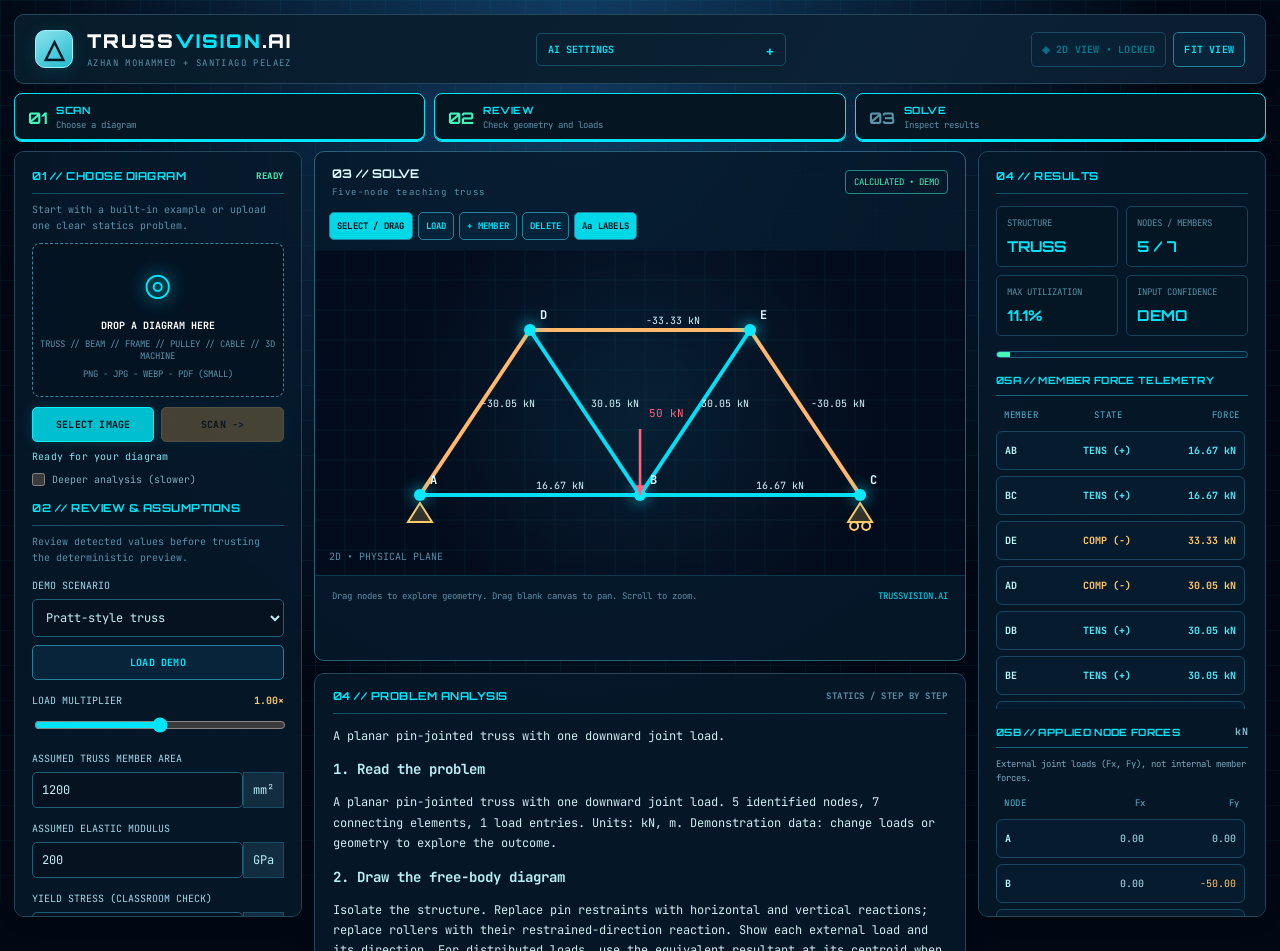
==== commit d561efde: "Improve TrussVision reliability and refresh UI Remove Halloween branding, improve Gemini API handlin" ====
--- a/index.html
+++ b/index.html
@@ -11,17 +11,17 @@
   <script>
     (() => {
       const target = new URL('trussvision/', location.href).href;
-      const retireLegacyWorkers = async () => {
-        if ('serviceWorker' in navigator) {
-          const registrations = await navigator.serviceWorker.getRegistrations();
-          await Promise.all(registrations.map((registration) => registration.unregister()));
-        }
-        if ('caches' in window) {
-          const keys = await caches.keys();
-          await Promise.all(keys.map((key) => caches.delete(key)));
-        }
+      // Only retire workers scoped to this project. GitHub Pages shares an
+      // origin between repositories; clearing all caches/workers harms others.
+      const retireProjectWorkers = async () => {
+        if (!('serviceWorker' in navigator)) return;
+        const projectPath = new URL('./', location.href).pathname;
+        const registrations = await navigator.serviceWorker.getRegistrations();
+        await Promise.all(registrations
+          .filter(reg => new URL(reg.scope).pathname.startsWith(projectPath))
+          .map(reg => reg.unregister()));
       };
-      retireLegacyWorkers().catch(() => {}).finally(() => location.replace(target));
+      retireProjectWorkers().catch(() => {}).finally(() => location.replace(target));
     })();
   </script>
 </body>
